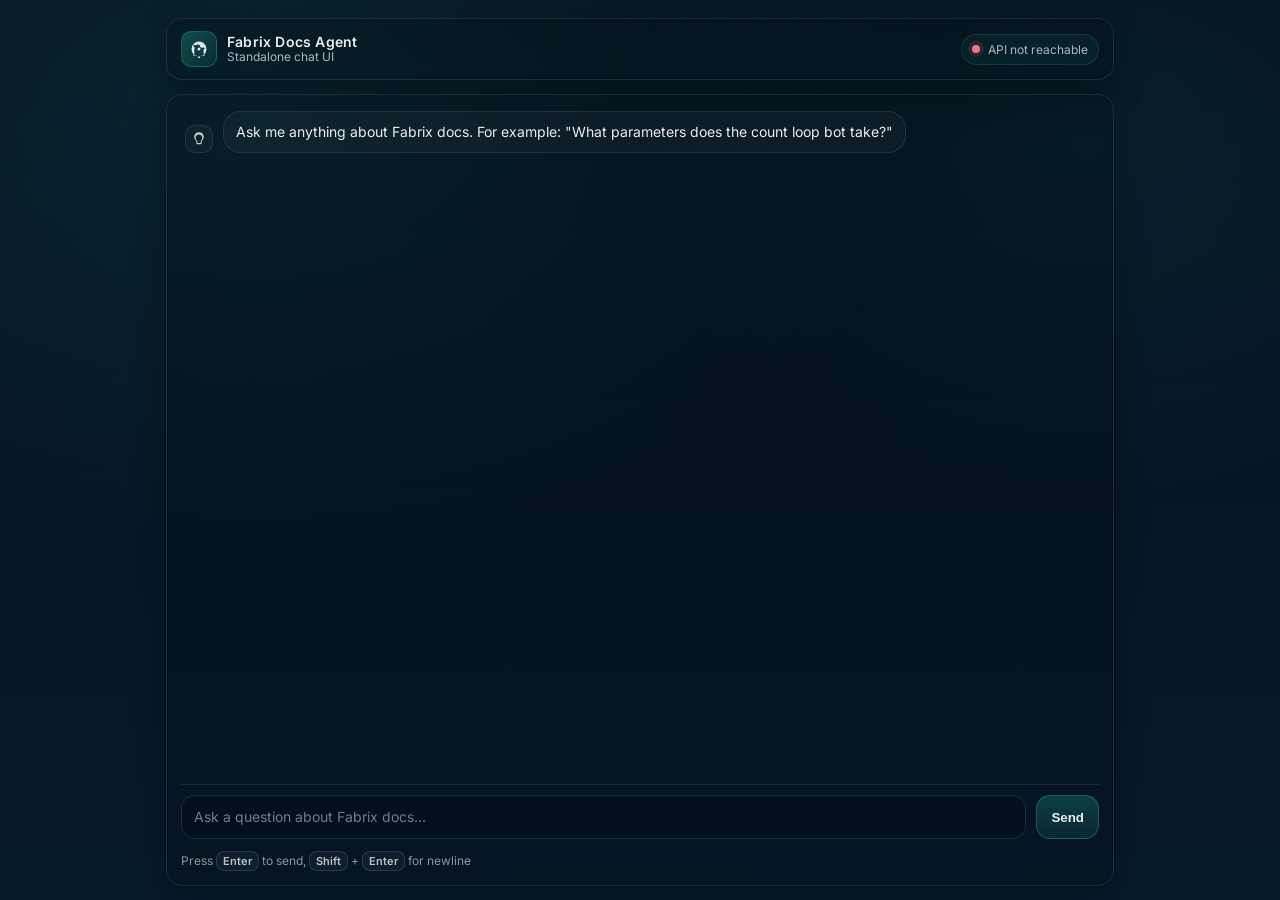
==== chat/index.html @ aba5f5bb "perf: deterministic lookup answers with cached embeddings Use bot table parsing for lookup questions" ====
<!doctype html>
<html lang="en">
  <head>
    <meta charset="utf-8" />
    <meta name="viewport" content="width=device-width, initial-scale=1" />
    <title>Fabrix Docs Agent</title>
    <meta name="color-scheme" content="dark" />
    <link rel="preconnect" href="https://fonts.googleapis.com" />
    <link rel="preconnect" href="https://fonts.gstatic.com" crossorigin />
    <link
      href="https://fonts.googleapis.com/css2?family=Inter:wght@400;500;600&display=swap"
      rel="stylesheet"
    />
    <style>
      :root {
        --bg0: #06101e;
        --bg1: #071a2c;
        --panel: rgba(255, 255, 255, 0.04);
        --border: rgba(255, 255, 255, 0.09);
        --text: rgba(255, 255, 255, 0.92);
        --muted: rgba(255, 255, 255, 0.68);
        --muted2: rgba(255, 255, 255, 0.55);
        --teal: #19d3c5;
        --teal2: rgba(45, 212, 191, 0.16);
        --danger: #fb7185;
        --shadow: 0 12px 30px rgba(0, 0, 0, 0.35);
        --radius: 16px;
      }

      * {
        box-sizing: border-box;
      }

      html,
      body {
        height: 100%;
      }

      body {
        margin: 0;
        font-family: Inter, ui-sans-serif, system-ui, -apple-system, Segoe UI, Roboto, Arial,
          "Apple Color Emoji", "Segoe UI Emoji";
        background: radial-gradient(1200px 800px at 20% 10%, rgba(25, 211, 197, 0.10), transparent 58%),
          radial-gradient(900px 700px at 85% 15%, rgba(25, 211, 197, 0.07), transparent 52%),
          linear-gradient(180deg, var(--bg0), var(--bg1));
        color: var(--text);
      }

      .app {
        height: 100%;
        display: flex;
        flex-direction: column;
        padding: 18px 16px 14px;
        max-width: 980px;
        margin: 0 auto;
      }

      .header {
        display: flex;
        align-items: center;
        justify-content: space-between;
        gap: 12px;
        padding: 12px 14px;
        border: 1px solid var(--border);
        border-radius: var(--radius);
        background: rgba(0, 0, 0, 0.18);
        box-shadow: var(--shadow);
      }

      .brand {
        display: flex;
        align-items: center;
        gap: 10px;
        min-width: 0;
      }

      .logo {
        width: 36px;
        height: 36px;
        border-radius: 10px;
        background: linear-gradient(135deg, rgba(45, 212, 191, 0.28), rgba(45, 212, 191, 0.08));
        border: 1px solid rgba(45, 212, 191, 0.25);
        display: grid;
        place-items: center;
        flex: 0 0 auto;
      }

      .logo svg {
        width: 18px;
        height: 18px;
        fill: rgba(255, 255, 255, 0.88);
      }

      .titleBlock {
        display: flex;
        flex-direction: column;
        line-height: 1.15;
        min-width: 0;
      }

      .title {
        font-weight: 600;
        font-size: 14px;
        letter-spacing: 0.2px;
        white-space: nowrap;
        overflow: hidden;
        text-overflow: ellipsis;
      }

      .subtitle {
        font-size: 12px;
        color: var(--muted);
        white-space: nowrap;
        overflow: hidden;
        text-overflow: ellipsis;
      }

      .pill {
        display: inline-flex;
        align-items: center;
        gap: 8px;
        padding: 7px 10px;
        border: 1px solid var(--border);
        border-radius: 999px;
        background: rgba(25, 211, 197, 0.06);
        color: var(--muted);
        font-size: 12px;
        user-select: none;
      }

      .dot {
        width: 8px;
        height: 8px;
        border-radius: 999px;
        background: rgba(255, 255, 255, 0.35);
      }

      .dot.ok {
        background: var(--teal);
        box-shadow: 0 0 0 4px rgba(45, 212, 191, 0.12);
      }

      .dot.bad {
        background: var(--danger);
        box-shadow: 0 0 0 4px rgba(251, 113, 133, 0.12);
      }

      .chat {
        flex: 1 1 auto;
        display: flex;
        flex-direction: column;
        gap: 12px;
        margin-top: 14px;
        padding: 14px;
        border: 1px solid var(--border);
        border-radius: var(--radius);
        background: rgba(0, 0, 0, 0.16);
        box-shadow: var(--shadow);
        overflow: hidden;
      }

      .messages {
        flex: 1 1 auto;
        overflow: auto;
        padding: 2px 4px 8px;
        display: flex;
        flex-direction: column;
        gap: 12px;
        scroll-behavior: smooth;
      }

      .row {
        display: flex;
        align-items: flex-end;
        gap: 10px;
        max-width: 100%;
      }

      .row.user {
        justify-content: flex-end;
      }

      .row.agent {
        justify-content: flex-start;
      }

      .avatar {
        width: 28px;
        height: 28px;
        border-radius: 10px;
        border: 1px solid var(--border);
        background: rgba(255, 255, 255, 0.03);
        display: grid;
        place-items: center;
        flex: 0 0 auto;
      }

      .avatar svg {
        width: 16px;
        height: 16px;
        fill: rgba(255, 255, 255, 0.78);
      }

      .bubble {
        max-width: min(700px, 82%);
        border-radius: 18px;
        border: 1px solid var(--border);
        padding: 10px 12px;
        background: rgba(255, 255, 255, 0.03);
        line-height: 1.45;
        font-size: 14px;
        white-space: pre-wrap;
        overflow-wrap: anywhere;
      }

      .bubble.user {
        background: linear-gradient(180deg, rgba(45, 212, 191, 0.16), rgba(45, 212, 191, 0.08));
        border-color: rgba(45, 212, 191, 0.22);
      }

      .bubble.agent {
        background: rgba(255, 255, 255, 0.03);
      }

      .bubble.error {
        background: rgba(251, 113, 133, 0.08);
        border-color: rgba(251, 113, 133, 0.24);
        color: rgba(255, 255, 255, 0.9);
      }

      .meta {
        margin-top: 8px;
        padding-top: 8px;
        border-top: 1px solid rgba(255, 255, 255, 0.07);
      }

      .sourcesTitle {
        font-size: 12px;
        color: var(--muted);
        font-weight: 600;
        letter-spacing: 0.15px;
        margin-bottom: 6px;
      }

      .sources {
        display: flex;
        flex-direction: column;
        gap: 6px;
      }

      .sourceItem {
        padding: 8px 10px;
        border: 1px solid rgba(255, 255, 255, 0.07);
        border-radius: 12px;
        background: rgba(255, 255, 255, 0.02);
      }

      .sourceLink {
        color: rgba(25, 211, 197, 0.96);
        text-decoration: none;
        font-size: 13px;
        font-weight: 600;
      }

      .sourceLink:hover {
        text-decoration: underline;
      }

      .excerpt {
        margin-top: 4px;
        font-size: 12px;
        color: var(--muted2);
        line-height: 1.35;
      }

      .sourcesHeader {
        display: flex;
        align-items: center;
        justify-content: space-between;
        gap: 10px;
      }

      .toggleBtn {
        appearance: none;
        border: 1px solid rgba(255, 255, 255, 0.10);
        background: rgba(255, 255, 255, 0.03);
        color: rgba(255, 255, 255, 0.72);
        padding: 4px 8px;
        border-radius: 10px;
        font-size: 12px;
        font-weight: 600;
        cursor: pointer;
      }

      .toggleBtn:hover {
        border-color: rgba(25, 211, 197, 0.25);
        color: rgba(255, 255, 255, 0.82);
      }

      .md strong {
        font-weight: 700;
      }

      .md code {
        font-family: ui-monospace, SFMono-Regular, Menlo, Monaco, Consolas, "Liberation Mono", "Courier New",
          monospace;
        font-size: 0.95em;
        background: rgba(255, 255, 255, 0.06);
        border: 1px solid rgba(255, 255, 255, 0.10);
        border-radius: 8px;
        padding: 1px 6px;
      }

      .composer {
        display: flex;
        gap: 10px;
        padding-top: 10px;
        border-top: 1px solid rgba(255, 255, 255, 0.08);
      }

      .inputWrap {
        flex: 1 1 auto;
        position: relative;
      }

      textarea {
        width: 100%;
        resize: none;
        min-height: 44px;
        max-height: 140px;
        border-radius: 14px;
        border: 1px solid rgba(255, 255, 255, 0.10);
        background: rgba(0, 0, 0, 0.22);
        color: var(--text);
        padding: 12px 12px 10px;
        font-family: inherit;
        font-size: 14px;
        outline: none;
      }

      textarea::placeholder {
        color: rgba(255, 255, 255, 0.46);
      }

      textarea:focus {
        border-color: rgba(45, 212, 191, 0.35);
        box-shadow: 0 0 0 4px rgba(45, 212, 191, 0.10);
      }

      button {
        flex: 0 0 auto;
        height: 44px;
        padding: 0 14px;
        border-radius: 14px;
        border: 1px solid rgba(45, 212, 191, 0.28);
        background: linear-gradient(180deg, rgba(45, 212, 191, 0.22), rgba(45, 212, 191, 0.10));
        color: rgba(255, 255, 255, 0.92);
        font-weight: 600;
        cursor: pointer;
        transition: transform 0.05s ease, filter 0.12s ease;
      }

      button:disabled {
        opacity: 0.55;
        cursor: not-allowed;
        filter: grayscale(20%);
      }

      button:active:not(:disabled) {
        transform: translateY(1px);
      }

      .loadingInline {
        display: inline-flex;
        align-items: center;
        gap: 8px;
        color: var(--muted);
      }

      .spinner {
        width: 14px;
        height: 14px;
        border-radius: 999px;
        border: 2px solid rgba(255, 255, 255, 0.22);
        border-top-color: rgba(45, 212, 191, 0.95);
        animation: spin 1s linear infinite;
      }

      @keyframes spin {
        to {
          transform: rotate(360deg);
        }
      }

      .hint {
        margin-top: 8px;
        color: rgba(255, 255, 255, 0.55);
        font-size: 12px;
      }

      .kbd {
        display: inline-flex;
        align-items: center;
        padding: 2px 6px;
        border-radius: 8px;
        border: 1px solid rgba(255, 255, 255, 0.12);
        background: rgba(255, 255, 255, 0.04);
        color: rgba(255, 255, 255, 0.72);
        font-weight: 600;
        font-size: 11px;
      }

      @media (max-width: 520px) {
        .bubble {
          max-width: 90%;
        }
        .pill {
          display: none;
        }
      }
    </style>
  </head>
  <body>
    <div class="app">
      <div class="header">
        <div class="brand">
          <div class="logo" aria-hidden="true">
            <svg viewBox="0 0 24 24">
              <path
                d="M12 2a10 10 0 100 20 10 10 0 000-20zm-1.2 5.3c.1-.6.6-1 1.2-1s1.1.4 1.2 1l.3 1.9a7.1 7.1 0 012.6 1.5l1.8-.7c.6-.2 1.2 0 1.5.5.3.5.2 1.2-.2 1.6l-1.4 1.3c.2.7.3 1.4.3 2.1 0 .7-.1 1.4-.3 2.1l1.4 1.3c.4.4.5 1.1.2 1.6-.3.5-1 .7-1.5.5l-1.8-.7a7.1 7.1 0 01-2.6 1.5l-.3 1.9c-.1.6-.6 1-1.2 1s-1.1-.4-1.2-1l-.3-1.9a7.1 7.1 0 01-2.6-1.5l-1.8.7c-.6.2-1.2 0-1.5-.5-.3-.5-.2-1.2.2-1.6l1.4-1.3A7.7 7.7 0 016 12c0-.7.1-1.4.3-2.1L4.9 8.6c-.4-.4-.5-1.1-.2-1.6.3-.5 1-.7 1.5-.5l1.8.7a7.1 7.1 0 012.6-1.5l.3-1.9zM12 10a2 2 0 100 4 2 2 0 000-4z"
              />
            </svg>
          </div>
          <div class="titleBlock">
            <div class="title">Fabrix Docs Agent</div>
            <div class="subtitle">Standalone chat UI</div>
          </div>
        </div>
        <div class="pill" title="API status">
          <span id="statusDot" class="dot" aria-hidden="true"></span>
          <span id="statusText">Connecting…</span>
        </div>
      </div>

      <div class="chat" role="application" aria-label="Chat">
        <div id="messages" class="messages" role="log" aria-live="polite" aria-relevant="additions"></div>

        <div class="composer">
          <div class="inputWrap">
            <textarea
              id="input"
              placeholder="Ask a question about Fabrix docs…"
              rows="1"
              aria-label="Message input"
            ></textarea>
            <div class="hint">
              Press <span class="kbd">Enter</span> to send, <span class="kbd">Shift</span> +
              <span class="kbd">Enter</span> for newline
            </div>
          </div>
          <button id="sendBtn" type="button">Send</button>
        </div>
      </div>
    </div>

    <script>
      // Configurable API base URL. Default matches local FastAPI dev command:
      // uvicorn src.api:app --port 8080
      const API_URL = "http://localhost:8080";

      const messagesEl = document.getElementById("messages");
      const inputEl = document.getElementById("input");
      const sendBtn = document.getElementById("sendBtn");
      const statusDot = document.getElementById("statusDot");
      const statusText = document.getElementById("statusText");

      function escapeHtml(input) {
        return String(input)
          .replaceAll("&", "&amp;")
          .replaceAll("<", "&lt;")
          .replaceAll(">", "&gt;")
          .replaceAll('"', "&quot;")
          .replaceAll("'", "&#039;");
      }

      function renderBasicMarkdown(input) {
        // Safe subset: escape HTML, then render **bold**, `inline code`, and newlines.
        let s = escapeHtml(input ?? "");

        s = s.replace(/`([^`]+)`/g, "<code>$1</code>");
        s = s.replace(/\*\*([^*]+)\*\*/g, "<strong>$1</strong>");

        // Preserve newlines. (Do this last so tags stay intact.)
        s = s.replace(/\n/g, "<br>");
        return s;
      }

      function setStatus(state, label) {
        statusText.textContent = label;
        statusDot.classList.remove("ok", "bad");
        if (state === "ok") statusDot.classList.add("ok");
        if (state === "bad") statusDot.classList.add("bad");
      }

      function scrollToBottom() {
        messagesEl.scrollTop = messagesEl.scrollHeight;
      }

      function el(tag, className, text) {
        const n = document.createElement(tag);
        if (className) n.className = className;
        if (typeof text === "string") n.textContent = text;
        return n;
      }

      function addMessage({ role, text, sources, isError, isLoading }) {
        const row = el("div", "row " + role);

        if (role === "agent") {
          const avatar = el("div", "avatar", null);
          avatar.setAttribute("aria-hidden", "true");
          avatar.innerHTML =
            '<svg viewBox="0 0 24 24"><path d="M12 2a7 7 0 00-4 12.8V18a2 2 0 002 2h4a2 2 0 002-2v-3.2A7 7 0 0012 2zm3 12.1c-.3.2-.5.6-.5 1V18h-5v-2.8c0-.4-.2-.8-.5-1A5 5 0 1115 14.1z"/></svg>';
          row.appendChild(avatar);
        }

        const bubble = el(
          "div",
          "bubble " + (role === "user" ? "user" : "agent") + (isError ? " error" : ""),
          null
        );

        if (isLoading) {
          const wrap = el("div", "loadingInline", null);
          wrap.appendChild(el("div", "spinner", null));
          wrap.appendChild(el("div", "", "Thinking..."));
          bubble.appendChild(wrap);
        } else {
          if (role === "agent") {
            bubble.classList.add("md");
            bubble.innerHTML = renderBasicMarkdown(text || "");
          } else {
            bubble.textContent = text || "";
          }
        }

        if (role === "agent" && !isLoading && sources && sources.length) {
          const meta = el("div", "meta", null);
          const header = el("div", "sourcesHeader", null);
          header.appendChild(el("div", "sourcesTitle", "Sources"));
          meta.appendChild(header);

          const list = el("div", "sources", null);
          for (const s of sources) {
            const item = el("div", "sourceItem", null);
            const a = el("a", "sourceLink", s.title || s.url || "Source");
            a.href = s.url || "#";
            a.target = "_blank";
            a.rel = "noreferrer noopener";
            item.appendChild(a);

            if (s.excerpt) {
              const btn = el("button", "toggleBtn", "Show excerpt");
              btn.type = "button";
              const excerpt = el("div", "excerpt", s.excerpt);
              excerpt.style.display = "none";
              btn.addEventListener("click", () => {
                const open = excerpt.style.display !== "none";
                excerpt.style.display = open ? "none" : "block";
                btn.textContent = open ? "Show excerpt" : "Hide excerpt";
              });
              item.appendChild(btn);
              item.appendChild(excerpt);
            }
            list.appendChild(item);
          }
          meta.appendChild(list);
          bubble.appendChild(meta);
        }

        if (role === "user") {
          row.appendChild(bubble);
        } else {
          row.appendChild(bubble);
        }

        messagesEl.appendChild(row);
        scrollToBottom();
        return bubble;
      }

      function formatError(errText) {
        return (
          "Request failed. " +
          (errText ? errText : "Check that the API is running and API_URL is correct.")
        );
      }

      async function healthCheck() {
        try {
          const r = await fetch(API_URL.replace(/\/$/, "") + "/health", {
            method: "GET",
            cache: "no-store",
          });
          if (!r.ok) throw new Error("HTTP " + r.status);
          setStatus("ok", "API connected");
        } catch (e) {
          setStatus("bad", "API not reachable");
        }
      }

      function autoGrow(elm) {
        elm.style.height = "auto";
        elm.style.height = Math.min(elm.scrollHeight, 140) + "px";
      }

      async function sendMessage() {
        const question = (inputEl.value || "").trim();
        if (!question) return;

        inputEl.value = "";
        autoGrow(inputEl);
        inputEl.focus();

        addMessage({ role: "user", text: question });
        sendBtn.disabled = true;
        inputEl.disabled = true;

        const loadingBubble = addMessage({ role: "agent", isLoading: true });

        try {
          const url = API_URL.replace(/\/$/, "") + "/ask";
          const res = await fetch(url, {
            method: "POST",
            headers: { "Content-Type": "application/json" },
            body: JSON.stringify({ question }),
          });

          if (!res.ok) {
            let details = "";
            try {
              const data = await res.json();
              details = data && (data.detail || JSON.stringify(data));
            } catch (_) {
              details = await res.text();
            }
            throw new Error(`HTTP ${res.status} ${details ? "- " + details : ""}`.trim());
          }

          const data = await res.json();
          const answer = data && typeof data.answer === "string" ? data.answer : "";
          const sources = data && Array.isArray(data.sources) ? data.sources : [];

          loadingBubble.replaceWith(
            addMessage({ role: "agent", text: answer || "(empty answer)", sources })
          );
          setStatus("ok", "API connected");
        } catch (e) {
          const msg = formatError(e && e.message ? e.message : "");
          loadingBubble.replaceWith(addMessage({ role: "agent", text: msg, isError: true }));
          setStatus("bad", "API error");
          console.error(e);
        } finally {
          sendBtn.disabled = false;
          inputEl.disabled = false;
          inputEl.focus();
        }
      }

      sendBtn.addEventListener("click", () => void sendMessage());

      inputEl.addEventListener("input", () => autoGrow(inputEl));

      inputEl.addEventListener("keydown", (e) => {
        if (e.key === "Enter" && !e.shiftKey) {
          e.preventDefault();
          void sendMessage();
        }
      });

      // Initial content
      addMessage({
        role: "agent",
        text:
          'Ask me anything about Fabrix docs. For example: "What parameters does the count loop bot take?"',
      });

      // Kick off health checks (non-blocking)
      void healthCheck();
      setInterval(healthCheck, 15000);
    </script>
  </body>
</html>
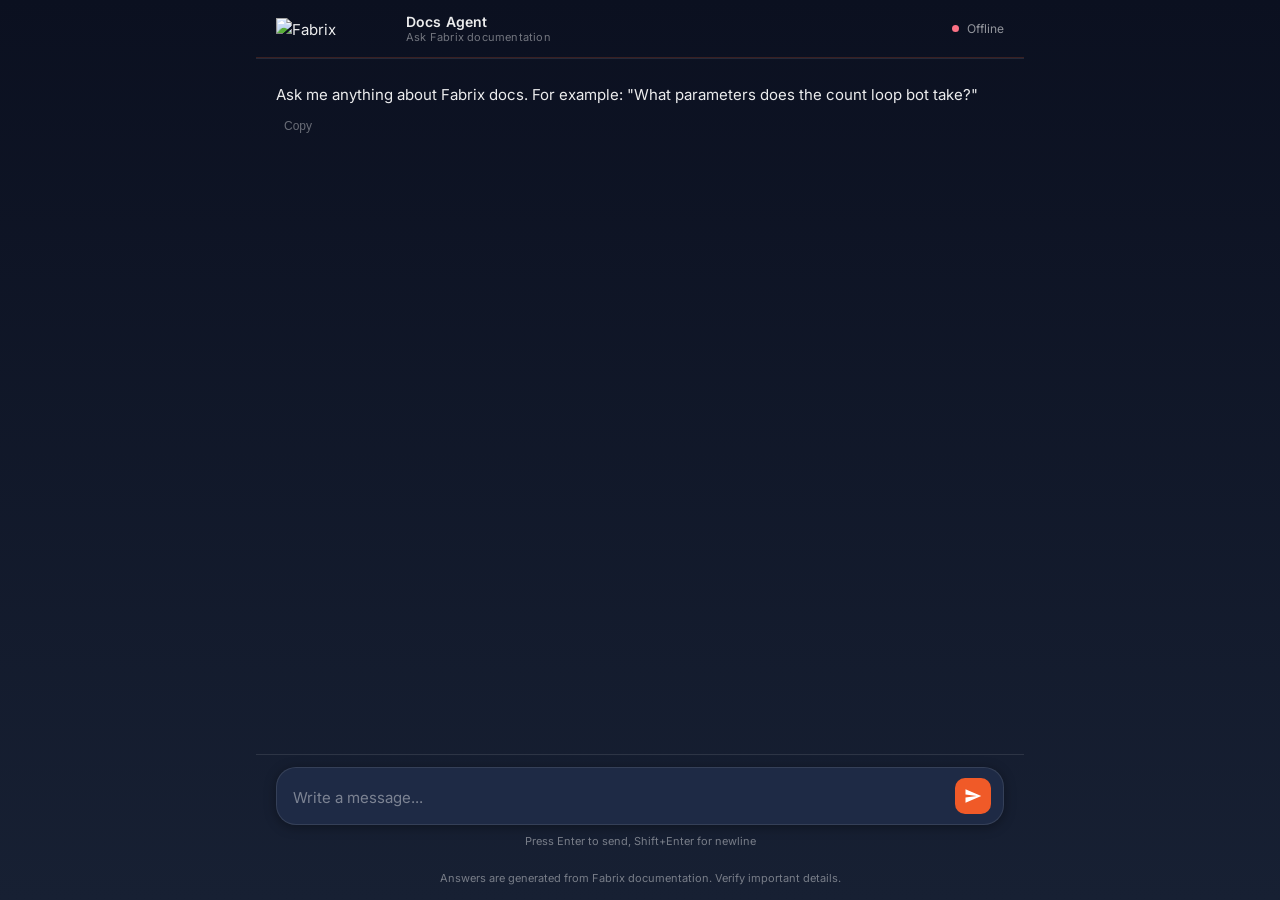
==== commit cf46f884: "Add beta chat hosting: configurable UI, ops guide, param markdown fix. Same-origin FabrixChatConfig " ====
--- a/chat/index.html
+++ b/chat/index.html
@@ -13,18 +13,20 @@
     />
     <style>
       :root {
-        --bg0: #06101e;
-        --bg1: #071a2c;
-        --panel: rgba(255, 255, 255, 0.04);
-        --border: rgba(255, 255, 255, 0.09);
+        --bg: #0b1020;
+        --bg-elevated: #172033;
+        --surface: #1e2a45;
+        --surface-user: #243352;
+        --border: rgba(255, 255, 255, 0.1);
         --text: rgba(255, 255, 255, 0.92);
-        --muted: rgba(255, 255, 255, 0.68);
-        --muted2: rgba(255, 255, 255, 0.55);
-        --teal: #19d3c5;
-        --teal2: rgba(45, 212, 191, 0.16);
+        --muted: rgba(255, 255, 255, 0.55);
+        --muted2: rgba(255, 255, 255, 0.42);
+        --accent: #f05a28;
+        --accent-hover: #e84e1b;
         --danger: #fb7185;
-        --shadow: 0 12px 30px rgba(0, 0, 0, 0.35);
-        --radius: 16px;
+        --shadow: 0 2px 12px rgba(0, 0, 0, 0.35);
+        --radius-lg: 20px;
+        --radius-md: 14px;
       }
 
       * {
@@ -40,18 +42,17 @@
         margin: 0;
         font-family: Inter, ui-sans-serif, system-ui, -apple-system, Segoe UI, Roboto, Arial,
           "Apple Color Emoji", "Segoe UI Emoji";
-        background: radial-gradient(1200px 800px at 20% 10%, rgba(25, 211, 197, 0.10), transparent 58%),
-          radial-gradient(900px 700px at 85% 15%, rgba(25, 211, 197, 0.07), transparent 52%),
-          linear-gradient(180deg, var(--bg0), var(--bg1));
+        background: linear-gradient(180deg, var(--bg) 0%, var(--bg-elevated) 100%);
         color: var(--text);
+        font-size: 15px;
+        line-height: 1.6;
       }
 
       .app {
         height: 100%;
         display: flex;
         flex-direction: column;
-        padding: 18px 16px 14px;
-        max-width: 980px;
+        max-width: 768px;
         margin: 0 auto;
       }
 
@@ -60,11 +61,10 @@
         align-items: center;
         justify-content: space-between;
         gap: 12px;
-        padding: 12px 14px;
-        border: 1px solid var(--border);
-        border-radius: var(--radius);
-        background: rgba(0, 0, 0, 0.18);
-        box-shadow: var(--shadow);
+        padding: 14px 20px;
+        border-bottom: 1px solid var(--border);
+        box-shadow: inset 0 -1px 0 rgba(240, 90, 40, 0.2);
+        flex-shrink: 0;
       }
 
       .brand {
@@ -74,347 +74,464 @@
         min-width: 0;
       }
 
-      .logo {
-        width: 36px;
-        height: 36px;
-        border-radius: 10px;
-        background: linear-gradient(135deg, rgba(45, 212, 191, 0.28), rgba(45, 212, 191, 0.08));
-        border: 1px solid rgba(45, 212, 191, 0.25);
-        display: grid;
-        place-items: center;
-        flex: 0 0 auto;
-      }
-
-      .logo svg {
-        width: 18px;
-        height: 18px;
-        fill: rgba(255, 255, 255, 0.88);
+      .brand img {
+        height: 22px;
+        width: auto;
+        flex-shrink: 0;
       }
 
       .titleBlock {
         display: flex;
         flex-direction: column;
-        line-height: 1.15;
+        line-height: 1.2;
         min-width: 0;
       }
 
       .title {
         font-weight: 600;
         font-size: 14px;
+        letter-spacing: 0.1px;
+      }
+
+      .subtitle {
+        font-size: 11px;
+        color: var(--muted2);
         letter-spacing: 0.2px;
-        white-space: nowrap;
-        overflow: hidden;
-        text-overflow: ellipsis;
-      }
-
-      .subtitle {
-        font-size: 12px;
-        color: var(--muted);
-        white-space: nowrap;
-        overflow: hidden;
-        text-overflow: ellipsis;
-      }
-
-      .pill {
-        display: inline-flex;
-        align-items: center;
-        gap: 8px;
-        padding: 7px 10px;
-        border: 1px solid var(--border);
-        border-radius: 999px;
-        background: rgba(25, 211, 197, 0.06);
-        color: var(--muted);
-        font-size: 12px;
-        user-select: none;
-      }
-
-      .dot {
-        width: 8px;
-        height: 8px;
-        border-radius: 999px;
-        background: rgba(255, 255, 255, 0.35);
-      }
-
-      .dot.ok {
-        background: var(--teal);
-        box-shadow: 0 0 0 4px rgba(45, 212, 191, 0.12);
-      }
-
-      .dot.bad {
-        background: var(--danger);
-        box-shadow: 0 0 0 4px rgba(251, 113, 133, 0.12);
-      }
-
-      .chat {
-        flex: 1 1 auto;
-        display: flex;
-        flex-direction: column;
-        gap: 12px;
-        margin-top: 14px;
-        padding: 14px;
-        border: 1px solid var(--border);
-        border-radius: var(--radius);
-        background: rgba(0, 0, 0, 0.16);
-        box-shadow: var(--shadow);
-        overflow: hidden;
-      }
-
-      .messages {
-        flex: 1 1 auto;
-        overflow: auto;
-        padding: 2px 4px 8px;
-        display: flex;
-        flex-direction: column;
-        gap: 12px;
-        scroll-behavior: smooth;
-      }
-
-      .row {
-        display: flex;
-        align-items: flex-end;
-        gap: 10px;
-        max-width: 100%;
-      }
-
-      .row.user {
-        justify-content: flex-end;
-      }
-
-      .row.agent {
-        justify-content: flex-start;
-      }
-
-      .avatar {
-        width: 28px;
-        height: 28px;
-        border-radius: 10px;
-        border: 1px solid var(--border);
-        background: rgba(255, 255, 255, 0.03);
-        display: grid;
-        place-items: center;
-        flex: 0 0 auto;
-      }
-
-      .avatar svg {
-        width: 16px;
-        height: 16px;
-        fill: rgba(255, 255, 255, 0.78);
-      }
-
-      .bubble {
-        max-width: min(700px, 82%);
-        border-radius: 18px;
-        border: 1px solid var(--border);
-        padding: 10px 12px;
-        background: rgba(255, 255, 255, 0.03);
-        line-height: 1.45;
-        font-size: 14px;
-        white-space: pre-wrap;
-        overflow-wrap: anywhere;
-      }
-
-      .bubble.user {
-        background: linear-gradient(180deg, rgba(45, 212, 191, 0.16), rgba(45, 212, 191, 0.08));
-        border-color: rgba(45, 212, 191, 0.22);
-      }
-
-      .bubble.agent {
-        background: rgba(255, 255, 255, 0.03);
-      }
-
-      .bubble.error {
-        background: rgba(251, 113, 133, 0.08);
-        border-color: rgba(251, 113, 133, 0.24);
-        color: rgba(255, 255, 255, 0.9);
-      }
-
-      .meta {
-        margin-top: 8px;
-        padding-top: 8px;
-        border-top: 1px solid rgba(255, 255, 255, 0.07);
-      }
-
-      .sourcesTitle {
-        font-size: 12px;
-        color: var(--muted);
-        font-weight: 600;
-        letter-spacing: 0.15px;
-        margin-bottom: 6px;
-      }
-
-      .sources {
-        display: flex;
-        flex-direction: column;
-        gap: 6px;
-      }
-
-      .sourceItem {
-        padding: 8px 10px;
-        border: 1px solid rgba(255, 255, 255, 0.07);
-        border-radius: 12px;
-        background: rgba(255, 255, 255, 0.02);
-      }
-
-      .sourceLink {
-        color: rgba(25, 211, 197, 0.96);
-        text-decoration: none;
-        font-size: 13px;
-        font-weight: 600;
-      }
-
-      .sourceLink:hover {
-        text-decoration: underline;
-      }
-
-      .excerpt {
-        margin-top: 4px;
-        font-size: 12px;
-        color: var(--muted2);
-        line-height: 1.35;
-      }
-
-      .sourcesHeader {
-        display: flex;
-        align-items: center;
-        justify-content: space-between;
-        gap: 10px;
-      }
-
-      .toggleBtn {
-        appearance: none;
-        border: 1px solid rgba(255, 255, 255, 0.10);
-        background: rgba(255, 255, 255, 0.03);
-        color: rgba(255, 255, 255, 0.72);
-        padding: 4px 8px;
-        border-radius: 10px;
-        font-size: 12px;
-        font-weight: 600;
-        cursor: pointer;
-      }
-
-      .toggleBtn:hover {
-        border-color: rgba(25, 211, 197, 0.25);
-        color: rgba(255, 255, 255, 0.82);
-      }
-
-      .md strong {
-        font-weight: 700;
-      }
-
-      .md code {
-        font-family: ui-monospace, SFMono-Regular, Menlo, Monaco, Consolas, "Liberation Mono", "Courier New",
-          monospace;
-        font-size: 0.95em;
-        background: rgba(255, 255, 255, 0.06);
-        border: 1px solid rgba(255, 255, 255, 0.10);
-        border-radius: 8px;
-        padding: 1px 6px;
-      }
-
-      .composer {
-        display: flex;
-        gap: 10px;
-        padding-top: 10px;
-        border-top: 1px solid rgba(255, 255, 255, 0.08);
-      }
-
-      .inputWrap {
-        flex: 1 1 auto;
-        position: relative;
-      }
-
-      textarea {
-        width: 100%;
-        resize: none;
-        min-height: 44px;
-        max-height: 140px;
-        border-radius: 14px;
-        border: 1px solid rgba(255, 255, 255, 0.10);
-        background: rgba(0, 0, 0, 0.22);
-        color: var(--text);
-        padding: 12px 12px 10px;
-        font-family: inherit;
-        font-size: 14px;
-        outline: none;
-      }
-
-      textarea::placeholder {
-        color: rgba(255, 255, 255, 0.46);
-      }
-
-      textarea:focus {
-        border-color: rgba(45, 212, 191, 0.35);
-        box-shadow: 0 0 0 4px rgba(45, 212, 191, 0.10);
-      }
-
-      button {
-        flex: 0 0 auto;
-        height: 44px;
-        padding: 0 14px;
-        border-radius: 14px;
-        border: 1px solid rgba(45, 212, 191, 0.28);
-        background: linear-gradient(180deg, rgba(45, 212, 191, 0.22), rgba(45, 212, 191, 0.10));
-        color: rgba(255, 255, 255, 0.92);
-        font-weight: 600;
-        cursor: pointer;
-        transition: transform 0.05s ease, filter 0.12s ease;
-      }
-
-      button:disabled {
-        opacity: 0.55;
-        cursor: not-allowed;
-        filter: grayscale(20%);
-      }
-
-      button:active:not(:disabled) {
-        transform: translateY(1px);
-      }
-
-      .loadingInline {
+      }
+
+      .status {
         display: inline-flex;
         align-items: center;
         gap: 8px;
         color: var(--muted);
-      }
-
-      .spinner {
-        width: 14px;
-        height: 14px;
+        font-size: 12px;
+        user-select: none;
+      }
+
+      .dot {
+        width: 7px;
+        height: 7px;
         border-radius: 999px;
-        border: 2px solid rgba(255, 255, 255, 0.22);
-        border-top-color: rgba(45, 212, 191, 0.95);
-        animation: spin 1s linear infinite;
-      }
-
-      @keyframes spin {
+        background: rgba(255, 255, 255, 0.3);
+      }
+
+      .dot.ok {
+        background: var(--accent);
+      }
+
+      .dot.bad {
+        background: var(--danger);
+      }
+
+      .messages {
+        flex: 1 1 auto;
+        overflow: auto;
+        padding: 24px 20px;
+        display: flex;
+        flex-direction: column;
+        gap: 24px;
+        scroll-behavior: smooth;
+      }
+
+      .row {
+        display: flex;
+        max-width: 100%;
+        animation: fadeIn 150ms ease-out;
+      }
+
+      @keyframes fadeIn {
+        from {
+          opacity: 0;
+          transform: translateY(4px);
+        }
         to {
-          transform: rotate(360deg);
-        }
+          opacity: 1;
+          transform: translateY(0);
+        }
+      }
+
+      .row.user {
+        justify-content: flex-end;
+      }
+
+      .row.agent {
+        justify-content: flex-start;
+        flex-direction: column;
+        align-items: flex-start;
+        gap: 8px;
+      }
+
+      .bubble {
+        max-width: 85%;
+        border-radius: var(--radius-md);
+        padding: 10px 14px;
+        overflow-wrap: anywhere;
+      }
+
+      .bubble.user {
+        background: var(--surface-user);
+        color: var(--text);
+      }
+
+      .bubble.agent {
+        background: transparent;
+        padding: 0;
+        max-width: 100%;
+      }
+
+      .bubble.error {
+        background: rgba(251, 113, 133, 0.1);
+        border: 1px solid rgba(251, 113, 133, 0.25);
+        padding: 10px 14px;
+        max-width: 100%;
+      }
+
+      .md strong {
+        font-weight: 600;
+      }
+
+      .md .req {
+        color: var(--accent);
+        font-weight: 600;
+        margin-left: 1px;
+      }
+
+      .md code {
+        font-family: ui-monospace, SFMono-Regular, Menlo, Monaco, Consolas, "Liberation Mono",
+          "Courier New", monospace;
+        font-size: 0.9em;
+        background: rgba(255, 255, 255, 0.08);
+        border-radius: 6px;
+        padding: 2px 6px;
+      }
+
+      .md a {
+        color: var(--accent);
+        text-decoration: none;
+      }
+
+      .md a:hover {
+        text-decoration: underline;
+      }
+
+      .md ul,
+      .md ol {
+        margin: 8px 0;
+        padding-left: 20px;
+      }
+
+      .md li {
+        margin: 4px 0;
+      }
+
+      .md p {
+        margin: 0 0 8px;
+      }
+
+      .md p:last-child {
+        margin-bottom: 0;
+      }
+
+      .typing {
+        display: inline-flex;
+        align-items: center;
+        gap: 10px;
+        color: var(--muted);
+        font-size: 14px;
+      }
+
+      .dots {
+        display: inline-flex;
+        gap: 4px;
+        align-items: center;
+      }
+
+      .dots span {
+        width: 6px;
+        height: 6px;
+        border-radius: 999px;
+        background: var(--accent);
+        animation: bounce 1.2s infinite ease-in-out;
+      }
+
+      .dots span:nth-child(2) {
+        animation-delay: 0.15s;
+      }
+
+      .dots span:nth-child(3) {
+        animation-delay: 0.3s;
+      }
+
+      @keyframes bounce {
+        0%,
+        60%,
+        100% {
+          transform: translateY(0);
+          opacity: 0.4;
+        }
+        30% {
+          transform: translateY(-4px);
+          opacity: 1;
+        }
+      }
+
+      .actions {
+        display: flex;
+        gap: 4px;
+        opacity: 0.7;
+        transition: opacity 0.15s;
+      }
+
+      .row.agent:hover .actions {
+        opacity: 1;
+      }
+
+      .actionBtn {
+        appearance: none;
+        border: none;
+        background: transparent;
+        color: var(--muted);
+        font-size: 12px;
+        padding: 4px 8px;
+        border-radius: 8px;
+        cursor: pointer;
+        display: inline-flex;
+        align-items: center;
+        gap: 4px;
+      }
+
+      .actionBtn:hover {
+        background: rgba(255, 255, 255, 0.06);
+        color: var(--text);
+      }
+
+      .sourcesBlock {
+        margin-top: 12px;
+        width: 100%;
+      }
+
+      .sourcesLabel {
+        font-size: 11px;
+        font-weight: 600;
+        text-transform: uppercase;
+        letter-spacing: 0.5px;
+        color: var(--muted2);
+        margin-bottom: 8px;
+      }
+
+      .chips {
+        display: flex;
+        flex-wrap: wrap;
+        gap: 6px;
+        align-items: center;
+      }
+
+      .chip {
+        appearance: none;
+        border: 1px solid var(--border);
+        background: rgba(255, 255, 255, 0.04);
+        color: var(--accent);
+        font-size: 12px;
+        font-weight: 500;
+        padding: 5px 10px;
+        border-radius: 999px;
+        cursor: pointer;
+        max-width: 200px;
+        overflow: hidden;
+        text-overflow: ellipsis;
+        white-space: nowrap;
+        transition: background 0.12s, border-color 0.12s;
+      }
+
+      .chip:hover {
+        background: rgba(255, 255, 255, 0.08);
+        border-color: rgba(240, 90, 40, 0.35);
+      }
+
+      .chip.more {
+        color: var(--muted);
+        border-style: dashed;
+      }
+
+      .viewAllBtn {
+        appearance: none;
+        border: none;
+        background: transparent;
+        color: var(--muted);
+        font-size: 12px;
+        padding: 6px 0;
+        margin-top: 6px;
+        cursor: pointer;
+        text-decoration: underline;
+        text-underline-offset: 2px;
+      }
+
+      .viewAllBtn:hover {
+        color: var(--text);
+      }
+
+      .sourcesPanel {
+        display: none;
+        margin-top: 10px;
+        flex-direction: column;
+        gap: 8px;
+      }
+
+      .sourcesPanel.open {
+        display: flex;
+      }
+
+      .sourceItem {
+        padding: 10px 12px;
+        border: 1px solid var(--border);
+        border-radius: var(--radius-md);
+        background: rgba(255, 255, 255, 0.03);
+      }
+
+      .sourceLink {
+        color: var(--accent);
+        text-decoration: none;
+        font-size: 13px;
+        font-weight: 500;
+      }
+
+      .sourceLink:hover {
+        text-decoration: underline;
+      }
+
+      .excerpt {
+        margin-top: 6px;
+        font-size: 12px;
+        color: var(--muted2);
+        line-height: 1.45;
+        display: none;
+      }
+
+      .excerpt.open {
+        display: block;
+      }
+
+      .toggleBtn {
+        appearance: none;
+        border: none;
+        background: transparent;
+        color: var(--muted);
+        font-size: 11px;
+        padding: 4px 0;
+        margin-top: 4px;
+        cursor: pointer;
+        text-decoration: underline;
+        text-underline-offset: 2px;
+      }
+
+      .toggleBtn:hover {
+        color: var(--text);
+      }
+
+      .composerWrap {
+        flex-shrink: 0;
+        padding: 12px 20px 20px;
+        border-top: 1px solid var(--border);
+      }
+
+      .composer {
+        display: flex;
+        align-items: flex-end;
+        gap: 8px;
+        background: var(--surface);
+        border: 1px solid var(--border);
+        border-radius: var(--radius-lg);
+        padding: 10px 12px 10px 16px;
+        box-shadow: var(--shadow);
+        transition: border-color 0.15s;
+      }
+
+      .composer:focus-within {
+        border-color: rgba(240, 90, 40, 0.4);
+      }
+
+      textarea {
+        flex: 1 1 auto;
+        resize: none;
+        min-height: 24px;
+        max-height: 140px;
+        border: none;
+        background: transparent;
+        color: var(--text);
+        font-family: inherit;
+        font-size: 15px;
+        line-height: 1.5;
+        outline: none;
+        padding: 4px 0;
+      }
+
+      textarea::placeholder {
+        color: var(--muted2);
+      }
+
+      .sendBtn {
+        appearance: none;
+        flex: 0 0 auto;
+        width: 36px;
+        height: 36px;
+        border: none;
+        border-radius: 10px;
+        background: var(--accent);
+        color: #fff;
+        cursor: pointer;
+        display: grid;
+        place-items: center;
+        transition: background 0.12s, opacity 0.12s;
+      }
+
+      .sendBtn:hover:not(:disabled) {
+        background: var(--accent-hover);
+      }
+
+      .sendBtn:disabled {
+        opacity: 0.4;
+        cursor: not-allowed;
+      }
+
+      .sendBtn svg {
+        width: 18px;
+        height: 18px;
+        fill: currentColor;
       }
 
       .hint {
         margin-top: 8px;
-        color: rgba(255, 255, 255, 0.55);
-        font-size: 12px;
-      }
-
-      .kbd {
-        display: inline-flex;
-        align-items: center;
-        padding: 2px 6px;
-        border-radius: 8px;
-        border: 1px solid rgba(255, 255, 255, 0.12);
-        background: rgba(255, 255, 255, 0.04);
-        color: rgba(255, 255, 255, 0.72);
-        font-weight: 600;
+        color: var(--muted2);
         font-size: 11px;
+        text-align: center;
+      }
+
+      .hint.hidden {
+        display: none;
+      }
+
+      .footer {
+        padding: 0 20px 12px;
+        text-align: center;
+        font-size: 11px;
+        color: var(--muted2);
+        flex-shrink: 0;
       }
 
       @media (max-width: 520px) {
-        .bubble {
-          max-width: 90%;
-        }
-        .pill {
+        .header {
+          padding: 12px 16px;
+        }
+        .messages {
+          padding: 16px;
+        }
+        .composerWrap {
+          padding: 10px 16px 16px;
+        }
+        .bubble.user {
+          max-width: 92%;
+        }
+        .status span:last-child {
           display: none;
         }
       }
@@ -422,57 +539,84 @@
   </head>
   <body>
     <div class="app">
-      <div class="header">
+      <header class="header">
         <div class="brand">
-          <div class="logo" aria-hidden="true">
-            <svg viewBox="0 0 24 24">
-              <path
-                d="M12 2a10 10 0 100 20 10 10 0 000-20zm-1.2 5.3c.1-.6.6-1 1.2-1s1.1.4 1.2 1l.3 1.9a7.1 7.1 0 012.6 1.5l1.8-.7c.6-.2 1.2 0 1.5.5.3.5.2 1.2-.2 1.6l-1.4 1.3c.2.7.3 1.4.3 2.1 0 .7-.1 1.4-.3 2.1l1.4 1.3c.4.4.5 1.1.2 1.6-.3.5-1 .7-1.5.5l-1.8-.7a7.1 7.1 0 01-2.6 1.5l-.3 1.9c-.1.6-.6 1-1.2 1s-1.1-.4-1.2-1l-.3-1.9a7.1 7.1 0 01-2.6-1.5l-1.8.7c-.6.2-1.2 0-1.5-.5-.3-.5-.2-1.2.2-1.6l1.4-1.3A7.7 7.7 0 016 12c0-.7.1-1.4.3-2.1L4.9 8.6c-.4-.4-.5-1.1-.2-1.6.3-.5 1-.7 1.5-.5l1.8.7a7.1 7.1 0 012.6-1.5l.3-1.9zM12 10a2 2 0 100 4 2 2 0 000-4z"
-              />
-            </svg>
-          </div>
+          <img
+            src="https://fabrix.ai/images/logo-light.svg"
+            alt="Fabrix"
+            width="120"
+            height="22"
+          />
           <div class="titleBlock">
-            <div class="title">Fabrix Docs Agent</div>
-            <div class="subtitle">Standalone chat UI</div>
+            <div class="title">Docs Agent</div>
+            <div class="subtitle">Ask Fabrix documentation</div>
           </div>
         </div>
-        <div class="pill" title="API status">
+        <div class="status" title="API status">
           <span id="statusDot" class="dot" aria-hidden="true"></span>
-          <span id="statusText">Connecting…</span>
+          <span id="statusText">Connecting</span>
+        </div>
+      </header>
+
+      <div id="messages" class="messages" role="log" aria-live="polite" aria-relevant="additions"></div>
+
+      <div class="composerWrap">
+        <div class="composer">
+          <textarea
+            id="input"
+            placeholder="Write a message..."
+            rows="1"
+            aria-label="Message input"
+          ></textarea>
+          <button id="sendBtn" class="sendBtn" type="button" aria-label="Send message">
+            <svg viewBox="0 0 24 24" aria-hidden="true">
+              <path d="M2.01 21L23 12 2.01 3 2 10l15 2-15 2z" />
+            </svg>
+          </button>
+        </div>
+        <div id="hint" class="hint">
+          Press Enter to send, Shift+Enter for newline
         </div>
       </div>
 
-      <div class="chat" role="application" aria-label="Chat">
-        <div id="messages" class="messages" role="log" aria-live="polite" aria-relevant="additions"></div>
-
-        <div class="composer">
-          <div class="inputWrap">
-            <textarea
-              id="input"
-              placeholder="Ask a question about Fabrix docs…"
-              rows="1"
-              aria-label="Message input"
-            ></textarea>
-            <div class="hint">
-              Press <span class="kbd">Enter</span> to send, <span class="kbd">Shift</span> +
-              <span class="kbd">Enter</span> for newline
-            </div>
-          </div>
-          <button id="sendBtn" type="button">Send</button>
-        </div>
-      </div>
+      <div class="footer">Answers are generated from Fabrix documentation. Verify important details.</div>
     </div>
 
     <script>
-      // Configurable API base URL. Default matches local FastAPI dev command:
-      // uvicorn src.api:app --port 8080
-      const API_URL = "http://localhost:8080";
+      // Optional override before this script runs:
+      // window.FabrixChatConfig = { apiUrl: "https://your-host", apiKey: "..." };
+      const chatConfig = window.FabrixChatConfig || {};
+
+      function resolveApiUrl() {
+        const configured = (chatConfig.apiUrl ?? "").replace(/\/$/, "");
+        if (configured) return configured;
+        if (window.location.protocol === "file:") return "http://localhost:8080";
+        const host = window.location.hostname;
+        if (host === "localhost" || host === "127.0.0.1") {
+          if (window.location.port === "8080") return window.location.origin;
+          return "http://localhost:8080";
+        }
+        return window.location.origin;
+      }
+
+      const API_URL = resolveApiUrl();
+      const MAX_CHIPS = 3;
+      const EXCERPT_TRUNCATE = 300;
+
+      function askHeaders() {
+        const headers = { "Content-Type": "application/json" };
+        if (chatConfig.apiKey) headers["X-API-Key"] = chatConfig.apiKey;
+        return headers;
+      }
 
       const messagesEl = document.getElementById("messages");
       const inputEl = document.getElementById("input");
       const sendBtn = document.getElementById("sendBtn");
       const statusDot = document.getElementById("statusDot");
       const statusText = document.getElementById("statusText");
+      const hintEl = document.getElementById("hint");
+
+      let hasSent = false;
 
       function escapeHtml(input) {
         return String(input)
@@ -483,16 +627,80 @@
           .replaceAll("'", "&#039;");
       }
 
+      function decodeEntities(s) {
+        return s
+          .replaceAll("&amp;", "&")
+          .replaceAll("&lt;", "<")
+          .replaceAll("&gt;", ">")
+          .replaceAll("&quot;", '"')
+          .replaceAll("&#039;", "'");
+      }
+
+      function renderParamBold(s) {
+        // **name**: optional, **name** *: required, **name***: legacy (star inside delimiters)
+        return s
+          .replace(
+            /\*\*([^*]+)\*\*(?: \*|\*)(?=:)/g,
+            '<strong>$1</strong><span class="req" aria-label="required">*</span>'
+          )
+          .replace(/\*\*([^*]+)\*(?=:)/g, '<strong>$1</strong><span class="req" aria-label="required">*</span>')
+          .replace(/\*\*([^*]+)\*\*(?=:)/g, "<strong>$1</strong>");
+      }
+
+      function renderInlineMarkdown(s) {
+        s = s.replace(/`([^`]+)`/g, "<code>$1</code>");
+        s = renderParamBold(s);
+        s = s.replace(/\*\*([^*]+)\*\*/g, "<strong>$1</strong>");
+        s = s.replace(
+          /\[([^\]]+)\]\((https?:\/\/[^)]+)\)/g,
+          '<a href="$2" target="_blank" rel="noreferrer noopener">$1</a>'
+        );
+        return s;
+      }
+
       function renderBasicMarkdown(input) {
-        // Safe subset: escape HTML, then render **bold**, `inline code`, and newlines.
-        let s = escapeHtml(input ?? "");
-
-        s = s.replace(/`([^`]+)`/g, "<code>$1</code>");
-        s = s.replace(/\*\*([^*]+)\*\*/g, "<strong>$1</strong>");
-
-        // Preserve newlines. (Do this last so tags stay intact.)
-        s = s.replace(/\n/g, "<br>");
-        return s;
+        let text = decodeEntities(escapeHtml(input ?? ""));
+        const lines = text.split("\n");
+        const out = [];
+        let i = 0;
+
+        while (i < lines.length) {
+          const line = lines[i];
+          const ulMatch = /^[-*]\s+(.+)$/.test(line);
+          const olMatch = /^\d+\.\s+(.+)$/.test(line);
+
+          if (ulMatch) {
+            const items = [];
+            while (i < lines.length && /^[-*]\s+(.+)$/.test(lines[i])) {
+              const m = lines[i].match(/^[-*]\s+(.+)$/);
+              items.push("<li>" + renderInlineMarkdown(m[1]) + "</li>");
+              i++;
+            }
+            out.push("<ul>" + items.join("") + "</ul>");
+            continue;
+          }
+
+          if (olMatch) {
+            const items = [];
+            while (i < lines.length && /^\d+\.\s+(.+)$/.test(lines[i])) {
+              const m = lines[i].match(/^\d+\.\s+(.+)$/);
+              items.push("<li>" + renderInlineMarkdown(m[1]) + "</li>");
+              i++;
+            }
+            out.push("<ol>" + items.join("") + "</ol>");
+            continue;
+          }
+
+          if (line.trim() === "") {
+            i++;
+            continue;
+          }
+
+          out.push("<p>" + renderInlineMarkdown(line) + "</p>");
+          i++;
+        }
+
+        return out.join("");
       }
 
       function setStatus(state, label) {
@@ -513,80 +721,145 @@
         return n;
       }
 
+      function truncate(str, max) {
+        if (!str || str.length <= max) return str;
+        return str.slice(0, max).trim() + "...";
+      }
+
+      function renderSources(sources, container) {
+        if (!sources || !sources.length) return;
+
+        const block = el("div", "sourcesBlock");
+        block.appendChild(el("div", "sourcesLabel", "Sources"));
+
+        const chips = el("div", "chips");
+        const shown = sources.slice(0, MAX_CHIPS);
+        for (const s of shown) {
+          const chip = el("button", "chip", truncate(s.title || s.url || "Source", 28));
+          chip.type = "button";
+          chip.title = s.title || s.url;
+          chip.addEventListener("click", () => window.open(s.url, "_blank", "noreferrer"));
+          chips.appendChild(chip);
+        }
+        if (sources.length > MAX_CHIPS) {
+          const more = el("button", "chip more", "+" + (sources.length - MAX_CHIPS) + " more");
+          more.type = "button";
+          more.addEventListener("click", () => {
+            panel.classList.add("open");
+            viewAllBtn.textContent = "Hide sources";
+          });
+          chips.appendChild(more);
+        }
+        block.appendChild(chips);
+
+        const viewAllBtn = el("button", "viewAllBtn", "View all sources");
+        viewAllBtn.type = "button";
+        const panel = el("div", "sourcesPanel");
+
+        for (const s of sources) {
+          const item = el("div", "sourceItem");
+          const a = el("a", "sourceLink", s.title || s.url || "Source");
+          a.href = s.url || "#";
+          a.target = "_blank";
+          a.rel = "noreferrer noopener";
+          item.appendChild(a);
+
+          if (s.excerpt) {
+            const full = s.excerpt;
+            const short = truncate(full, EXCERPT_TRUNCATE);
+            const excerpt = el("div", "excerpt", short);
+            const toggle = el("button", "toggleBtn", "Show excerpt");
+            toggle.type = "button";
+            let expanded = false;
+            let excerptOpen = false;
+
+            toggle.addEventListener("click", () => {
+              excerptOpen = !excerptOpen;
+              excerpt.classList.toggle("open", excerptOpen);
+              toggle.textContent = excerptOpen ? "Hide excerpt" : "Show excerpt";
+            });
+
+            if (full.length > EXCERPT_TRUNCATE) {
+              const moreBtn = el("button", "toggleBtn", "Show more");
+              moreBtn.type = "button";
+              moreBtn.addEventListener("click", () => {
+                expanded = !expanded;
+                excerpt.textContent = expanded ? full : short;
+                moreBtn.textContent = expanded ? "Show less" : "Show more";
+                if (!excerptOpen) {
+                  excerptOpen = true;
+                  excerpt.classList.add("open");
+                  toggle.textContent = "Hide excerpt";
+                }
+              });
+              item.appendChild(toggle);
+              item.appendChild(excerpt);
+              item.appendChild(moreBtn);
+            } else {
+              item.appendChild(toggle);
+              item.appendChild(excerpt);
+            }
+          }
+          panel.appendChild(item);
+        }
+
+        viewAllBtn.addEventListener("click", () => {
+          const open = panel.classList.toggle("open");
+          viewAllBtn.textContent = open ? "Hide sources" : "View all sources";
+        });
+
+        block.appendChild(viewAllBtn);
+        block.appendChild(panel);
+        container.appendChild(block);
+      }
+
       function addMessage({ role, text, sources, isError, isLoading }) {
         const row = el("div", "row " + role);
-
-        if (role === "agent") {
-          const avatar = el("div", "avatar", null);
-          avatar.setAttribute("aria-hidden", "true");
-          avatar.innerHTML =
-            '<svg viewBox="0 0 24 24"><path d="M12 2a7 7 0 00-4 12.8V18a2 2 0 002 2h4a2 2 0 002-2v-3.2A7 7 0 0012 2zm3 12.1c-.3.2-.5.6-.5 1V18h-5v-2.8c0-.4-.2-.8-.5-1A5 5 0 1115 14.1z"/></svg>';
-          row.appendChild(avatar);
-        }
-
-        const bubble = el(
-          "div",
-          "bubble " + (role === "user" ? "user" : "agent") + (isError ? " error" : ""),
-          null
-        );
+        const content = el("div", "bubble " + role + (isError ? " error" : ""));
 
         if (isLoading) {
-          const wrap = el("div", "loadingInline", null);
-          wrap.appendChild(el("div", "spinner", null));
-          wrap.appendChild(el("div", "", "Thinking..."));
-          bubble.appendChild(wrap);
+          const typing = el("div", "typing");
+          const dots = el("div", "dots");
+          dots.innerHTML = "<span></span><span></span><span></span>";
+          typing.appendChild(dots);
+          typing.appendChild(el("span", "", "Searching docs..."));
+          content.appendChild(typing);
+          row.appendChild(content);
+        } else if (role === "agent") {
+          content.classList.add("md");
+          content.innerHTML = renderBasicMarkdown(text || "");
+          row.appendChild(content);
+
+          if (!isError && sources && sources.length) {
+            renderSources(sources, row);
+          }
+
+          if (!isError && text) {
+            const actions = el("div", "actions");
+            const copyBtn = el("button", "actionBtn", "Copy");
+            copyBtn.type = "button";
+            copyBtn.addEventListener("click", async () => {
+              try {
+                await navigator.clipboard.writeText(text);
+                copyBtn.textContent = "Copied";
+                setTimeout(() => {
+                  copyBtn.textContent = "Copy";
+                }, 1500);
+              } catch (_) {
+                copyBtn.textContent = "Failed";
+              }
+            });
+            actions.appendChild(copyBtn);
+            row.appendChild(actions);
+          }
         } else {
-          if (role === "agent") {
-            bubble.classList.add("md");
-            bubble.innerHTML = renderBasicMarkdown(text || "");
-          } else {
-            bubble.textContent = text || "";
-          }
-        }
-
-        if (role === "agent" && !isLoading && sources && sources.length) {
-          const meta = el("div", "meta", null);
-          const header = el("div", "sourcesHeader", null);
-          header.appendChild(el("div", "sourcesTitle", "Sources"));
-          meta.appendChild(header);
-
-          const list = el("div", "sources", null);
-          for (const s of sources) {
-            const item = el("div", "sourceItem", null);
-            const a = el("a", "sourceLink", s.title || s.url || "Source");
-            a.href = s.url || "#";
-            a.target = "_blank";
-            a.rel = "noreferrer noopener";
-            item.appendChild(a);
-
-            if (s.excerpt) {
-              const btn = el("button", "toggleBtn", "Show excerpt");
-              btn.type = "button";
-              const excerpt = el("div", "excerpt", s.excerpt);
-              excerpt.style.display = "none";
-              btn.addEventListener("click", () => {
-                const open = excerpt.style.display !== "none";
-                excerpt.style.display = open ? "none" : "block";
-                btn.textContent = open ? "Show excerpt" : "Hide excerpt";
-              });
-              item.appendChild(btn);
-              item.appendChild(excerpt);
-            }
-            list.appendChild(item);
-          }
-          meta.appendChild(list);
-          bubble.appendChild(meta);
-        }
-
-        if (role === "user") {
-          row.appendChild(bubble);
-        } else {
-          row.appendChild(bubble);
+          content.textContent = text || "";
+          row.appendChild(content);
         }
 
         messagesEl.appendChild(row);
         scrollToBottom();
-        return bubble;
+        return row;
       }
 
       function formatError(errText) {
@@ -603,9 +876,9 @@
             cache: "no-store",
           });
           if (!r.ok) throw new Error("HTTP " + r.status);
-          setStatus("ok", "API connected");
+          setStatus("ok", "Connected");
         } catch (e) {
-          setStatus("bad", "API not reachable");
+          setStatus("bad", "Offline");
         }
       }
 
@@ -618,6 +891,11 @@
         const question = (inputEl.value || "").trim();
         if (!question) return;
 
+        if (!hasSent) {
+          hasSent = true;
+          hintEl.classList.add("hidden");
+        }
+
         inputEl.value = "";
         autoGrow(inputEl);
         inputEl.focus();
@@ -626,13 +904,13 @@
         sendBtn.disabled = true;
         inputEl.disabled = true;
 
-        const loadingBubble = addMessage({ role: "agent", isLoading: true });
+        const loadingRow = addMessage({ role: "agent", isLoading: true });
 
         try {
           const url = API_URL.replace(/\/$/, "") + "/ask";
           const res = await fetch(url, {
             method: "POST",
-            headers: { "Content-Type": "application/json" },
+            headers: askHeaders(),
             body: JSON.stringify({ question }),
           });
 
@@ -651,14 +929,13 @@
           const answer = data && typeof data.answer === "string" ? data.answer : "";
           const sources = data && Array.isArray(data.sources) ? data.sources : [];
 
-          loadingBubble.replaceWith(
-            addMessage({ role: "agent", text: answer || "(empty answer)", sources })
-          );
-          setStatus("ok", "API connected");
+          loadingRow.remove();
+          addMessage({ role: "agent", text: answer || "(empty answer)", sources });
+          setStatus("ok", "Connected");
         } catch (e) {
-          const msg = formatError(e && e.message ? e.message : "");
-          loadingBubble.replaceWith(addMessage({ role: "agent", text: msg, isError: true }));
-          setStatus("bad", "API error");
+          loadingRow.remove();
+          addMessage({ role: "agent", text: formatError(e && e.message ? e.message : ""), isError: true });
+          setStatus("bad", "Error");
           console.error(e);
         } finally {
           sendBtn.disabled = false;
@@ -668,9 +945,7 @@
       }
 
       sendBtn.addEventListener("click", () => void sendMessage());
-
       inputEl.addEventListener("input", () => autoGrow(inputEl));
-
       inputEl.addEventListener("keydown", (e) => {
         if (e.key === "Enter" && !e.shiftKey) {
           e.preventDefault();
@@ -678,17 +953,13 @@
         }
       });
 
-      // Initial content
       addMessage({
         role: "agent",
-        text:
-          'Ask me anything about Fabrix docs. For example: "What parameters does the count loop bot take?"',
+        text: 'Ask me anything about Fabrix docs. For example: "What parameters does the count loop bot take?"',
       });
 
-      // Kick off health checks (non-blocking)
       void healthCheck();
       setInterval(healthCheck, 15000);
     </script>
   </body>
 </html>
-
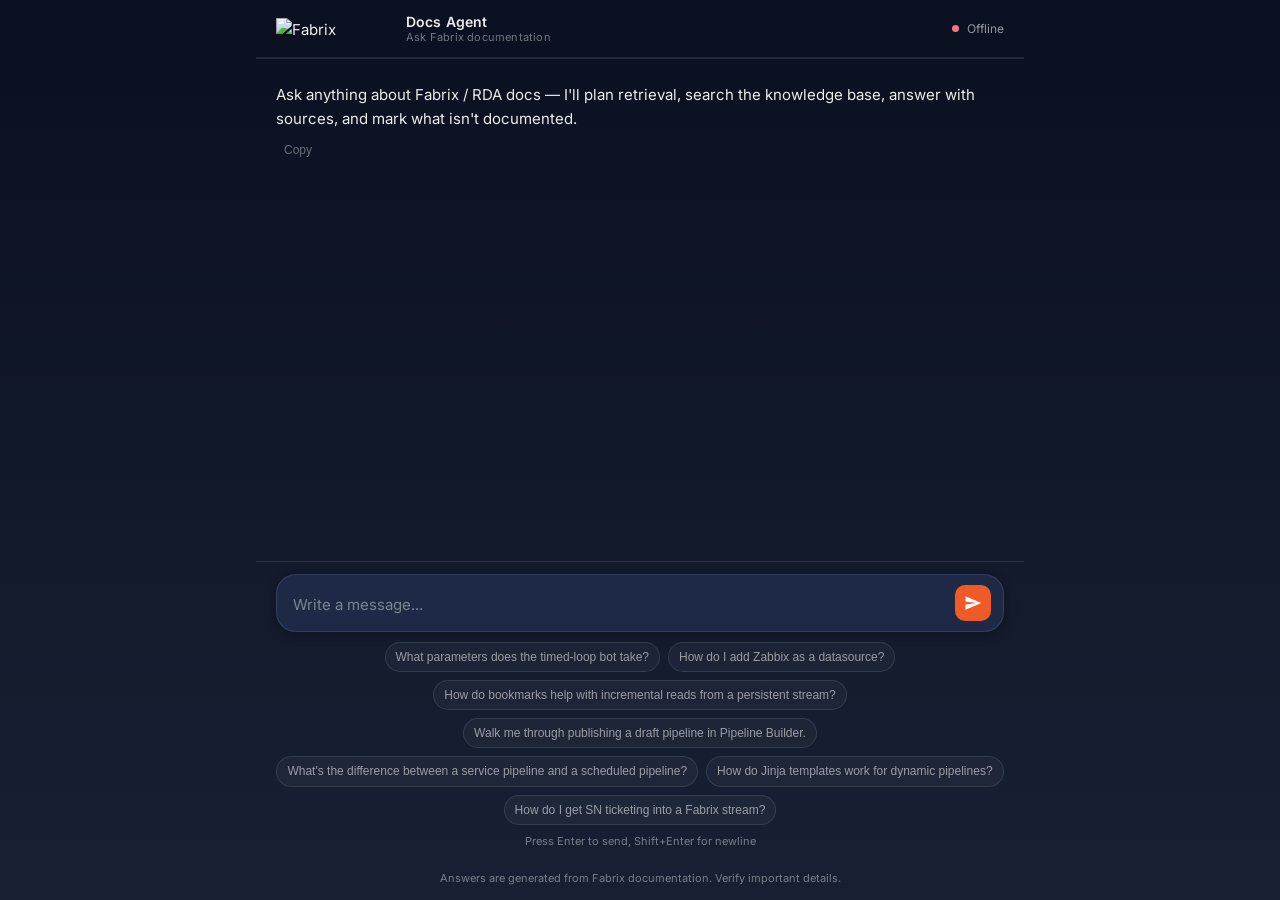
==== commit 65011e68: "Cursor: Apply local changes for cloud agent" ====
--- a/chat/index.html
+++ b/chat/index.html
@@ -310,6 +310,40 @@
         width: 100%;
       }
 
+      .metaBlock {
+        margin-top: 10px;
+        width: 100%;
+        padding: 10px 12px;
+        border: 1px solid var(--border);
+        border-radius: 10px;
+        background: rgba(255, 255, 255, 0.03);
+      }
+
+      .metaBlock.gaps {
+        border-color: rgba(240, 90, 40, 0.2);
+        opacity: 0.92;
+      }
+
+      .metaList {
+        margin: 0;
+        padding-left: 18px;
+        color: var(--muted);
+        font-size: 13px;
+        line-height: 1.45;
+      }
+
+      .metaList li {
+        margin: 4px 0;
+      }
+
+      .inferFooter {
+        margin-top: 8px;
+        font-size: 12px;
+        color: var(--muted2);
+        font-style: italic;
+        line-height: 1.4;
+      }
+
       .sourcesLabel {
         font-size: 11px;
         font-weight: 600;
@@ -493,6 +527,37 @@
         cursor: not-allowed;
       }
 
+      .cancelBtn {
+        appearance: none;
+        flex: 0 0 auto;
+        height: 36px;
+        padding: 0 12px;
+        border: 1px solid var(--border);
+        border-radius: 10px;
+        background: transparent;
+        color: var(--muted);
+        cursor: pointer;
+        font-size: 12px;
+        display: none;
+      }
+
+      .cancelBtn.visible {
+        display: inline-flex;
+        align-items: center;
+      }
+
+      .cancelBtn:hover {
+        color: var(--text);
+        border-color: var(--muted);
+      }
+
+      .elapsed {
+        color: var(--muted2);
+        font-size: 12px;
+        font-variant-numeric: tabular-nums;
+        margin-left: 6px;
+      }
+
       .sendBtn svg {
         width: 18px;
         height: 18px;
@@ -508,6 +573,67 @@
 
       .hint.hidden {
         display: none;
+      }
+
+      .starterChips {
+        display: flex;
+        flex-wrap: wrap;
+        gap: 8px;
+        justify-content: center;
+        margin: 10px 0 4px;
+      }
+
+      .starterChips.hidden {
+        display: none;
+      }
+
+      .starterChip {
+        appearance: none;
+        border: 1px solid var(--border);
+        background: rgba(255, 255, 255, 0.04);
+        color: var(--muted);
+        font-size: 12px;
+        padding: 6px 10px;
+        border-radius: 999px;
+        cursor: pointer;
+        max-width: 100%;
+        text-align: left;
+        line-height: 1.35;
+      }
+
+      .starterChip:hover {
+        border-color: rgba(240, 90, 40, 0.45);
+        color: var(--text);
+        background: rgba(240, 90, 40, 0.08);
+      }
+
+      .agentSteps {
+        margin-top: 10px;
+        width: 100%;
+        display: flex;
+        flex-wrap: wrap;
+        gap: 6px 10px;
+        align-items: center;
+        font-size: 11px;
+        color: var(--muted2);
+      }
+
+      .agentSteps .stepPill {
+        display: inline-flex;
+        align-items: center;
+        gap: 4px;
+        padding: 3px 8px;
+        border-radius: 999px;
+        border: 1px solid var(--border);
+        background: rgba(255, 255, 255, 0.03);
+        color: var(--muted);
+      }
+
+      .agentSteps .stepLabel {
+        color: var(--muted2);
+        text-transform: uppercase;
+        letter-spacing: 0.04em;
+        font-size: 10px;
       }
 
       .footer {
@@ -568,12 +694,16 @@
             rows="1"
             aria-label="Message input"
           ></textarea>
+          <button id="cancelBtn" class="cancelBtn" type="button" aria-label="Cancel request">
+            Cancel
+          </button>
           <button id="sendBtn" class="sendBtn" type="button" aria-label="Send message">
             <svg viewBox="0 0 24 24" aria-hidden="true">
               <path d="M2.01 21L23 12 2.01 3 2 10l15 2-15 2z" />
             </svg>
           </button>
         </div>
+        <div id="starterChips" class="starterChips" aria-label="Suggested questions"></div>
         <div id="hint" class="hint">
           Press Enter to send, Shift+Enter for newline
         </div>
@@ -612,9 +742,28 @@
       const messagesEl = document.getElementById("messages");
       const inputEl = document.getElementById("input");
       const sendBtn = document.getElementById("sendBtn");
+      const cancelBtn = document.getElementById("cancelBtn");
       const statusDot = document.getElementById("statusDot");
       const statusText = document.getElementById("statusText");
+      let activeAbort = null;
+      let elapsedTimer = null;
       const hintEl = document.getElementById("hint");
+      const starterChipsEl = document.getElementById("starterChips");
+      const LOADING_STAGES = [
+        { afterMs: 0, label: "Planning retrieval…" },
+        { afterMs: 2500, label: "Searching docs…" },
+        { afterMs: 8000, label: "Drafting answer…" },
+        { afterMs: 18000, label: "Checking grounding…" },
+      ];
+      const STARTER_PROMPTS = [
+        "What parameters does the timed-loop bot take?",
+        "How do I add Zabbix as a datasource?",
+        "How do bookmarks help with incremental reads from a persistent stream?",
+        "Walk me through publishing a draft pipeline in Pipeline Builder.",
+        "What's the difference between a service pipeline and a scheduled pipeline?",
+        "How do Jinja templates work for dynamic pipelines?",
+        "How do I get SN ticketing into a Fabrix stream?",
+      ];
 
       let hasSent = false;
 
@@ -664,30 +813,97 @@
         const out = [];
         let i = 0;
 
+        const isUl = (ln) => /^[-*]\s+(.+)$/.test(ln);
+        const isOl = (ln) => /^\d+\.\s+(.+)$/.test(ln);
+        const isContinuation = (ln) => {
+          if (!ln || !ln.trim()) return false;
+          if (isUl(ln) || isOl(ln)) return false;
+          return true;
+        };
+
+        const consumeList = (ordered) => {
+          const items = [];
+          while (i < lines.length) {
+            while (i < lines.length && lines[i].trim() === "") {
+              let j = i + 1;
+              while (j < lines.length && lines[j].trim() === "") j++;
+              const next = j < lines.length ? lines[j] : "";
+              if ((ordered && isOl(next)) || (!ordered && isUl(next))) {
+                i = j;
+                continue;
+              }
+              return items;
+            }
+            if (i >= lines.length) break;
+
+            if (ordered) {
+              if (!isOl(lines[i])) break;
+              const m = lines[i].match(/^(\d+)\.\s+(.+)$/);
+              const parts = [m[2]];
+              const num = m[1];
+              i++;
+              while (i < lines.length) {
+                if (lines[i].trim() === "") {
+                  let j = i + 1;
+                  while (j < lines.length && lines[j].trim() === "") j++;
+                  const next = j < lines.length ? lines[j] : "";
+                  if (isOl(next) || isUl(next)) break;
+                  if (isContinuation(next)) {
+                    parts.push(next.trim());
+                    i = j + 1;
+                    continue;
+                  }
+                  break;
+                }
+                if (isOl(lines[i]) || isUl(lines[i])) break;
+                if (isContinuation(lines[i])) {
+                  parts.push(lines[i].trim());
+                  i++;
+                  continue;
+                }
+                break;
+              }
+              items.push(
+                '<li value="' + num + '">' + renderInlineMarkdown(parts.join(" ")) + "</li>"
+              );
+            } else {
+              if (!isUl(lines[i])) break;
+              const m = lines[i].match(/^[-*]\s+(.+)$/);
+              const parts = [m[1]];
+              i++;
+              while (
+                i < lines.length &&
+                lines[i].trim() !== "" &&
+                !isUl(lines[i]) &&
+                !isOl(lines[i]) &&
+                isContinuation(lines[i])
+              ) {
+                parts.push(lines[i].trim());
+                i++;
+              }
+              items.push("<li>" + renderInlineMarkdown(parts.join(" ")) + "</li>");
+            }
+          }
+          return items;
+        };
+
         while (i < lines.length) {
           const line = lines[i];
-          const ulMatch = /^[-*]\s+(.+)$/.test(line);
-          const olMatch = /^\d+\.\s+(.+)$/.test(line);
-
-          if (ulMatch) {
-            const items = [];
-            while (i < lines.length && /^[-*]\s+(.+)$/.test(lines[i])) {
-              const m = lines[i].match(/^[-*]\s+(.+)$/);
-              items.push("<li>" + renderInlineMarkdown(m[1]) + "</li>");
-              i++;
+
+          if (isUl(line)) {
+            const items = consumeList(false);
+            if (items.length) out.push("<ul>" + items.join("") + "</ul>");
+            continue;
+          }
+
+          if (isOl(line)) {
+            const items = consumeList(true);
+            if (items.length) {
+              const startMatch = items[0].match(/value="(\d+)"/);
+              const start = startMatch ? startMatch[1] : "1";
+              const startAttr = start !== "1" ? ' start="' + start + '"' : "";
+              out.push("<ol" + startAttr + ">" + items.join("") + "</ol>");
             }
-            out.push("<ul>" + items.join("") + "</ul>");
-            continue;
-          }
-
-          if (olMatch) {
-            const items = [];
-            while (i < lines.length && /^\d+\.\s+(.+)$/.test(lines[i])) {
-              const m = lines[i].match(/^\d+\.\s+(.+)$/);
-              items.push("<li>" + renderInlineMarkdown(m[1]) + "</li>");
-              i++;
-            }
-            out.push("<ol>" + items.join("") + "</ol>");
             continue;
           }
 
@@ -724,6 +940,18 @@
       function truncate(str, max) {
         if (!str || str.length <= max) return str;
         return str.slice(0, max).trim() + "...";
+      }
+
+      function renderMetaList(label, items, container, className) {
+        if (!items || !items.length) return;
+        const block = el("div", "metaBlock" + (className ? " " + className : ""));
+        block.appendChild(el("div", "sourcesLabel", label));
+        const list = el("ul", "metaList");
+        for (const item of items.slice(0, 6)) {
+          list.appendChild(el("li", "", String(item)));
+        }
+        block.appendChild(list);
+        container.appendChild(block);
       }
 
       function renderSources(sources, container) {
@@ -813,7 +1041,50 @@
         container.appendChild(block);
       }
 
-      function addMessage({ role, text, sources, isError, isLoading }) {
+      function renderAgentSteps({ scope, planFacets, timing }, container) {
+        const facets = Array.isArray(planFacets) ? planFacets.filter(Boolean) : [];
+        const totalMs = timing && typeof timing.total_ms === "number" ? timing.total_ms : null;
+        if (!scope && !facets.length && totalMs == null) return;
+
+        const block = el("div", "agentSteps");
+        block.appendChild(el("span", "stepLabel", "Agent"));
+
+        if (scope) {
+          const pill = el("span", "stepPill", "");
+          pill.appendChild(document.createTextNode("scope: " + scope));
+          block.appendChild(pill);
+        }
+        if (facets.length) {
+          const pill = el("span", "stepPill", "");
+          pill.appendChild(document.createTextNode("facets: " + facets.slice(0, 4).join(", ")));
+          block.appendChild(pill);
+        }
+        if (totalMs != null) {
+          const pill = el("span", "stepPill", "");
+          const sec = (totalMs / 1000).toFixed(1);
+          const parts = ["total " + sec + "s"];
+          if (timing.scope_ms != null) parts.push("plan " + Math.round(timing.scope_ms) + "ms");
+          if (timing.retrieve_ms != null) parts.push("retrieve " + Math.round(timing.retrieve_ms) + "ms");
+          if (timing.generate_ms != null) parts.push("gen " + Math.round(timing.generate_ms) + "ms");
+          pill.appendChild(document.createTextNode(parts.join(" · ")));
+          block.appendChild(pill);
+        }
+        container.appendChild(block);
+      }
+
+      function addMessage({
+        role,
+        text,
+        sources,
+        examples,
+        gaps,
+        usedInference,
+        isError,
+        isLoading,
+        scope,
+        planFacets,
+        timing,
+      }) {
         const row = el("div", "row " + role);
         const content = el("div", "bubble " + role + (isError ? " error" : ""));
 
@@ -822,16 +1093,53 @@
           const dots = el("div", "dots");
           dots.innerHTML = "<span></span><span></span><span></span>";
           typing.appendChild(dots);
-          typing.appendChild(el("span", "", "Searching docs..."));
+          const stageEl = el("span", "", LOADING_STAGES[0].label);
+          stageEl.dataset.stage = "1";
+          typing.appendChild(stageEl);
+          const elapsed = el("span", "elapsed", "0.0s");
+          elapsed.dataset.elapsed = "1";
+          typing.appendChild(elapsed);
           content.appendChild(typing);
           row.appendChild(content);
         } else if (role === "agent") {
           content.classList.add("md");
-          content.innerHTML = renderBasicMarkdown(text || "");
+          // Strip trailing disclosure from markdown; show as subtle footer instead
+          let displayText = text || "";
+          const disclosure = "Includes inferred Fabrix guidance not stated verbatim in the docs.";
+          const hasDisclosure =
+            usedInference ||
+            displayText.toLowerCase().includes(disclosure.toLowerCase());
+          if (hasDisclosure) {
+            displayText = displayText
+              .replace(/\*?Includes inferred Fabrix guidance not stated verbatim in the docs\.?\*?/gi, "")
+              .trim();
+          }
+          content.innerHTML = renderBasicMarkdown(displayText);
           row.appendChild(content);
 
+          if (!isError && hasDisclosure) {
+            row.appendChild(
+              el(
+                "div",
+                "inferFooter",
+                "Includes inferred Fabrix guidance not stated verbatim in the docs."
+              )
+            );
+          }
+
+          if (!isError) {
+            renderAgentSteps({ scope, planFacets, timing }, row);
+          }
+
+          // ChatGPT-style: Examples → Sources → Gaps (secondary)
+          if (!isError) {
+            renderMetaList("Examples", examples, row);
+          }
           if (!isError && sources && sources.length) {
             renderSources(sources, row);
+          }
+          if (!isError) {
+            renderMetaList("What the docs don’t cover", gaps, row, "gaps");
           }
 
           if (!isError && text) {
@@ -890,10 +1198,12 @@
       async function sendMessage() {
         const question = (inputEl.value || "").trim();
         if (!question) return;
+        if (activeAbort) return;
 
         if (!hasSent) {
           hasSent = true;
           hintEl.classList.add("hidden");
+          if (starterChipsEl) starterChipsEl.classList.add("hidden");
         }
 
         inputEl.value = "";
@@ -903,8 +1213,28 @@
         addMessage({ role: "user", text: question });
         sendBtn.disabled = true;
         inputEl.disabled = true;
+        cancelBtn.classList.add("visible");
 
         const loadingRow = addMessage({ role: "agent", isLoading: true });
+        const started = performance.now();
+        const elapsedEl = loadingRow.querySelector("[data-elapsed]");
+        const stageEl = loadingRow.querySelector("[data-stage]");
+        elapsedTimer = setInterval(() => {
+          const elapsedMs = performance.now() - started;
+          if (elapsedEl) {
+            elapsedEl.textContent = (elapsedMs / 1000).toFixed(1) + "s";
+          }
+          if (stageEl) {
+            let label = LOADING_STAGES[0].label;
+            for (const st of LOADING_STAGES) {
+              if (elapsedMs >= st.afterMs) label = st.label;
+            }
+            stageEl.textContent = label;
+          }
+        }, 100);
+
+        const controller = new AbortController();
+        activeAbort = controller;
 
         try {
           const url = API_URL.replace(/\/$/, "") + "/ask";
@@ -912,6 +1242,7 @@
             method: "POST",
             headers: askHeaders(),
             body: JSON.stringify({ question }),
+            signal: controller.signal,
           });
 
           if (!res.ok) {
@@ -928,21 +1259,52 @@
           const data = await res.json();
           const answer = data && typeof data.answer === "string" ? data.answer : "";
           const sources = data && Array.isArray(data.sources) ? data.sources : [];
+          const examples = data && Array.isArray(data.examples) ? data.examples : [];
+          const gaps = data && Array.isArray(data.gaps) ? data.gaps : [];
+          const usedInference = !!(data && data.used_inference);
+          const scope = data && typeof data.scope === "string" ? data.scope : "";
+          const planFacets = data && Array.isArray(data.plan_facets) ? data.plan_facets : [];
+          const timing = data && data.timing && typeof data.timing === "object" ? data.timing : {};
 
           loadingRow.remove();
-          addMessage({ role: "agent", text: answer || "(empty answer)", sources });
+          addMessage({
+            role: "agent",
+            text: answer || "(empty answer)",
+            sources,
+            examples,
+            gaps,
+            usedInference,
+            scope,
+            planFacets,
+            timing,
+          });
           setStatus("ok", "Connected");
         } catch (e) {
           loadingRow.remove();
-          addMessage({ role: "agent", text: formatError(e && e.message ? e.message : ""), isError: true });
-          setStatus("bad", "Error");
-          console.error(e);
+          if (e && e.name === "AbortError") {
+            addMessage({ role: "agent", text: "Request cancelled.", isError: true });
+            setStatus("ok", "Connected");
+          } else {
+            addMessage({ role: "agent", text: formatError(e && e.message ? e.message : ""), isError: true });
+            setStatus("bad", "Error");
+            console.error(e);
+          }
         } finally {
+          if (elapsedTimer) {
+            clearInterval(elapsedTimer);
+            elapsedTimer = null;
+          }
+          activeAbort = null;
+          cancelBtn.classList.remove("visible");
           sendBtn.disabled = false;
           inputEl.disabled = false;
           inputEl.focus();
         }
       }
+
+      cancelBtn.addEventListener("click", () => {
+        if (activeAbort) activeAbort.abort();
+      });
 
       sendBtn.addEventListener("click", () => void sendMessage());
       inputEl.addEventListener("input", () => autoGrow(inputEl));
@@ -955,8 +1317,22 @@
 
       addMessage({
         role: "agent",
-        text: 'Ask me anything about Fabrix docs. For example: "What parameters does the count loop bot take?"',
+        text: "Ask anything about Fabrix / RDA docs — I'll plan retrieval, search the knowledge base, answer with sources, and mark what isn't documented.",
       });
+
+      if (starterChipsEl) {
+        for (const prompt of STARTER_PROMPTS) {
+          const chip = el("button", "starterChip", prompt);
+          chip.type = "button";
+          chip.addEventListener("click", () => {
+            if (activeAbort) return;
+            inputEl.value = prompt;
+            autoGrow(inputEl);
+            void sendMessage();
+          });
+          starterChipsEl.appendChild(chip);
+        }
+      }
 
       void healthCheck();
       setInterval(healthCheck, 15000);
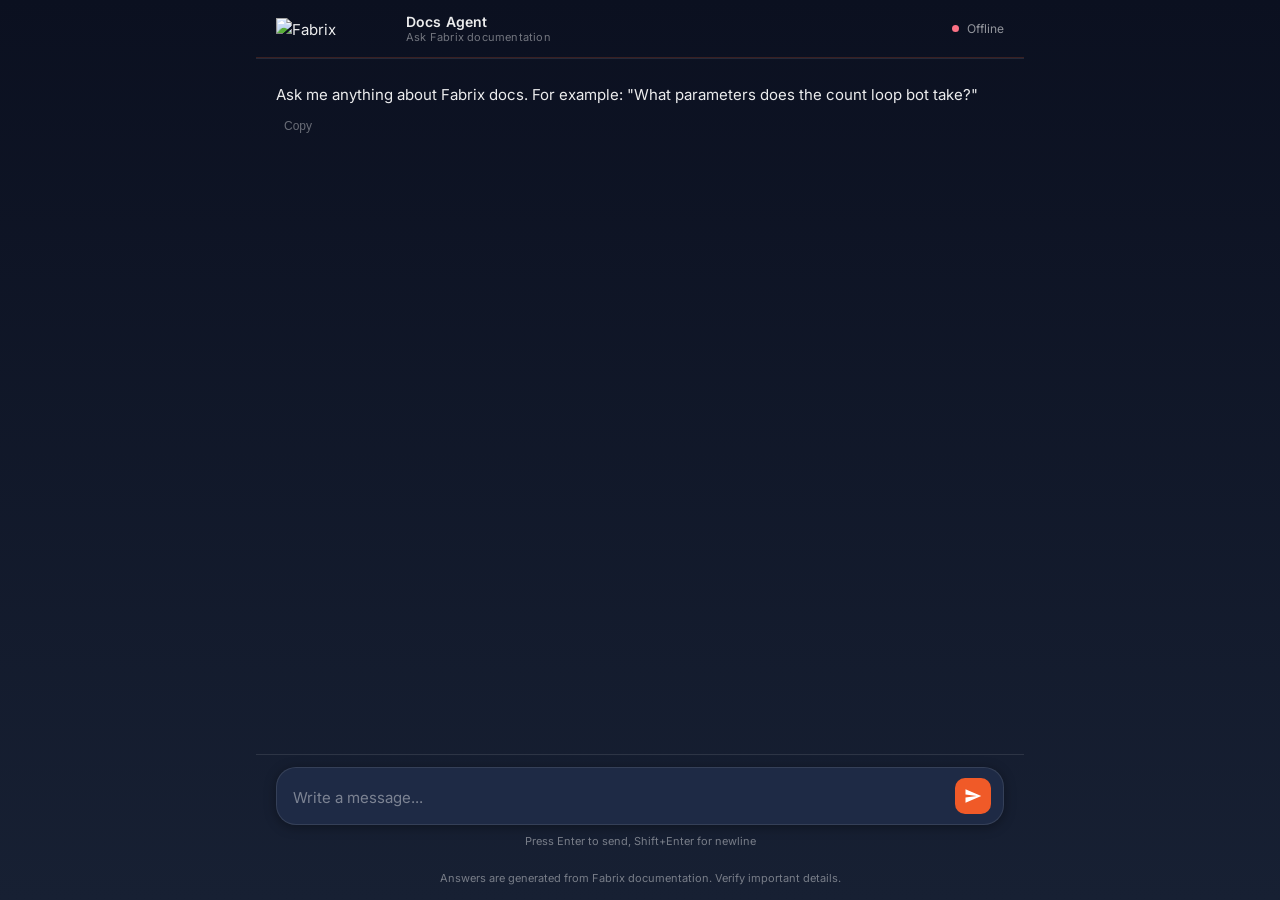
==== commit 430d0638: "Reuse admin API key in chat so /ask works when API_KEY is set. When the API requires X-API-Key for a" ====
--- a/chat/index.html
+++ b/chat/index.html
@@ -575,67 +575,6 @@
         display: none;
       }
 
-      .starterChips {
-        display: flex;
-        flex-wrap: wrap;
-        gap: 8px;
-        justify-content: center;
-        margin: 10px 0 4px;
-      }
-
-      .starterChips.hidden {
-        display: none;
-      }
-
-      .starterChip {
-        appearance: none;
-        border: 1px solid var(--border);
-        background: rgba(255, 255, 255, 0.04);
-        color: var(--muted);
-        font-size: 12px;
-        padding: 6px 10px;
-        border-radius: 999px;
-        cursor: pointer;
-        max-width: 100%;
-        text-align: left;
-        line-height: 1.35;
-      }
-
-      .starterChip:hover {
-        border-color: rgba(240, 90, 40, 0.45);
-        color: var(--text);
-        background: rgba(240, 90, 40, 0.08);
-      }
-
-      .agentSteps {
-        margin-top: 10px;
-        width: 100%;
-        display: flex;
-        flex-wrap: wrap;
-        gap: 6px 10px;
-        align-items: center;
-        font-size: 11px;
-        color: var(--muted2);
-      }
-
-      .agentSteps .stepPill {
-        display: inline-flex;
-        align-items: center;
-        gap: 4px;
-        padding: 3px 8px;
-        border-radius: 999px;
-        border: 1px solid var(--border);
-        background: rgba(255, 255, 255, 0.03);
-        color: var(--muted);
-      }
-
-      .agentSteps .stepLabel {
-        color: var(--muted2);
-        text-transform: uppercase;
-        letter-spacing: 0.04em;
-        font-size: 10px;
-      }
-
       .footer {
         padding: 0 20px 12px;
         text-align: center;
@@ -703,7 +642,6 @@
             </svg>
           </button>
         </div>
-        <div id="starterChips" class="starterChips" aria-label="Suggested questions"></div>
         <div id="hint" class="hint">
           Press Enter to send, Shift+Enter for newline
         </div>
@@ -735,7 +673,10 @@
 
       function askHeaders() {
         const headers = { "Content-Type": "application/json" };
-        if (chatConfig.apiKey) headers["X-API-Key"] = chatConfig.apiKey;
+        const key =
+          (chatConfig.apiKey || "").trim() ||
+          (localStorage.getItem("fabrix_admin_key") || "").trim();
+        if (key) headers["X-API-Key"] = key;
         return headers;
       }
 
@@ -748,22 +689,6 @@
       let activeAbort = null;
       let elapsedTimer = null;
       const hintEl = document.getElementById("hint");
-      const starterChipsEl = document.getElementById("starterChips");
-      const LOADING_STAGES = [
-        { afterMs: 0, label: "Planning retrieval…" },
-        { afterMs: 2500, label: "Searching docs…" },
-        { afterMs: 8000, label: "Drafting answer…" },
-        { afterMs: 18000, label: "Checking grounding…" },
-      ];
-      const STARTER_PROMPTS = [
-        "What parameters does the timed-loop bot take?",
-        "How do I add Zabbix as a datasource?",
-        "How do bookmarks help with incremental reads from a persistent stream?",
-        "Walk me through publishing a draft pipeline in Pipeline Builder.",
-        "What's the difference between a service pipeline and a scheduled pipeline?",
-        "How do Jinja templates work for dynamic pipelines?",
-        "How do I get SN ticketing into a Fabrix stream?",
-      ];
 
       let hasSent = false;
 
@@ -1041,50 +966,7 @@
         container.appendChild(block);
       }
 
-      function renderAgentSteps({ scope, planFacets, timing }, container) {
-        const facets = Array.isArray(planFacets) ? planFacets.filter(Boolean) : [];
-        const totalMs = timing && typeof timing.total_ms === "number" ? timing.total_ms : null;
-        if (!scope && !facets.length && totalMs == null) return;
-
-        const block = el("div", "agentSteps");
-        block.appendChild(el("span", "stepLabel", "Agent"));
-
-        if (scope) {
-          const pill = el("span", "stepPill", "");
-          pill.appendChild(document.createTextNode("scope: " + scope));
-          block.appendChild(pill);
-        }
-        if (facets.length) {
-          const pill = el("span", "stepPill", "");
-          pill.appendChild(document.createTextNode("facets: " + facets.slice(0, 4).join(", ")));
-          block.appendChild(pill);
-        }
-        if (totalMs != null) {
-          const pill = el("span", "stepPill", "");
-          const sec = (totalMs / 1000).toFixed(1);
-          const parts = ["total " + sec + "s"];
-          if (timing.scope_ms != null) parts.push("plan " + Math.round(timing.scope_ms) + "ms");
-          if (timing.retrieve_ms != null) parts.push("retrieve " + Math.round(timing.retrieve_ms) + "ms");
-          if (timing.generate_ms != null) parts.push("gen " + Math.round(timing.generate_ms) + "ms");
-          pill.appendChild(document.createTextNode(parts.join(" · ")));
-          block.appendChild(pill);
-        }
-        container.appendChild(block);
-      }
-
-      function addMessage({
-        role,
-        text,
-        sources,
-        examples,
-        gaps,
-        usedInference,
-        isError,
-        isLoading,
-        scope,
-        planFacets,
-        timing,
-      }) {
+      function addMessage({ role, text, sources, examples, gaps, usedInference, isError, isLoading }) {
         const row = el("div", "row " + role);
         const content = el("div", "bubble " + role + (isError ? " error" : ""));
 
@@ -1093,9 +975,7 @@
           const dots = el("div", "dots");
           dots.innerHTML = "<span></span><span></span><span></span>";
           typing.appendChild(dots);
-          const stageEl = el("span", "", LOADING_STAGES[0].label);
-          stageEl.dataset.stage = "1";
-          typing.appendChild(stageEl);
+          typing.appendChild(el("span", "", "Searching docs"));
           const elapsed = el("span", "elapsed", "0.0s");
           elapsed.dataset.elapsed = "1";
           typing.appendChild(elapsed);
@@ -1127,10 +1007,6 @@
             );
           }
 
-          if (!isError) {
-            renderAgentSteps({ scope, planFacets, timing }, row);
-          }
-
           // ChatGPT-style: Examples → Sources → Gaps (secondary)
           if (!isError) {
             renderMetaList("Examples", examples, row);
@@ -1171,9 +1047,16 @@
       }
 
       function formatError(errText) {
+        const text = String(errText || "");
+        if (/401/.test(text) && /api key/i.test(text)) {
+          return (
+            "Request failed: API key required. Save the same API_KEY on the admin page " +
+            "(http://127.0.0.1:5173/admin.html), then try again."
+          );
+        }
         return (
           "Request failed. " +
-          (errText ? errText : "Check that the API is running and API_URL is correct.")
+          (text ? text : "Check that the API is running and API_URL is correct.")
         );
       }
 
@@ -1203,7 +1086,6 @@
         if (!hasSent) {
           hasSent = true;
           hintEl.classList.add("hidden");
-          if (starterChipsEl) starterChipsEl.classList.add("hidden");
         }
 
         inputEl.value = "";
@@ -1218,19 +1100,10 @@
         const loadingRow = addMessage({ role: "agent", isLoading: true });
         const started = performance.now();
         const elapsedEl = loadingRow.querySelector("[data-elapsed]");
-        const stageEl = loadingRow.querySelector("[data-stage]");
         elapsedTimer = setInterval(() => {
-          const elapsedMs = performance.now() - started;
-          if (elapsedEl) {
-            elapsedEl.textContent = (elapsedMs / 1000).toFixed(1) + "s";
-          }
-          if (stageEl) {
-            let label = LOADING_STAGES[0].label;
-            for (const st of LOADING_STAGES) {
-              if (elapsedMs >= st.afterMs) label = st.label;
-            }
-            stageEl.textContent = label;
-          }
+          if (!elapsedEl) return;
+          const sec = ((performance.now() - started) / 1000).toFixed(1);
+          elapsedEl.textContent = sec + "s";
         }, 100);
 
         const controller = new AbortController();
@@ -1262,9 +1135,6 @@
           const examples = data && Array.isArray(data.examples) ? data.examples : [];
           const gaps = data && Array.isArray(data.gaps) ? data.gaps : [];
           const usedInference = !!(data && data.used_inference);
-          const scope = data && typeof data.scope === "string" ? data.scope : "";
-          const planFacets = data && Array.isArray(data.plan_facets) ? data.plan_facets : [];
-          const timing = data && data.timing && typeof data.timing === "object" ? data.timing : {};
 
           loadingRow.remove();
           addMessage({
@@ -1274,9 +1144,6 @@
             examples,
             gaps,
             usedInference,
-            scope,
-            planFacets,
-            timing,
           });
           setStatus("ok", "Connected");
         } catch (e) {
@@ -1317,22 +1184,8 @@
 
       addMessage({
         role: "agent",
-        text: "Ask anything about Fabrix / RDA docs — I'll plan retrieval, search the knowledge base, answer with sources, and mark what isn't documented.",
+        text: 'Ask me anything about Fabrix docs. For example: "What parameters does the count loop bot take?"',
       });
-
-      if (starterChipsEl) {
-        for (const prompt of STARTER_PROMPTS) {
-          const chip = el("button", "starterChip", prompt);
-          chip.type = "button";
-          chip.addEventListener("click", () => {
-            if (activeAbort) return;
-            inputEl.value = prompt;
-            autoGrow(inputEl);
-            void sendMessage();
-          });
-          starterChipsEl.appendChild(chip);
-        }
-      }
 
       void healthCheck();
       setInterval(healthCheck, 15000);
